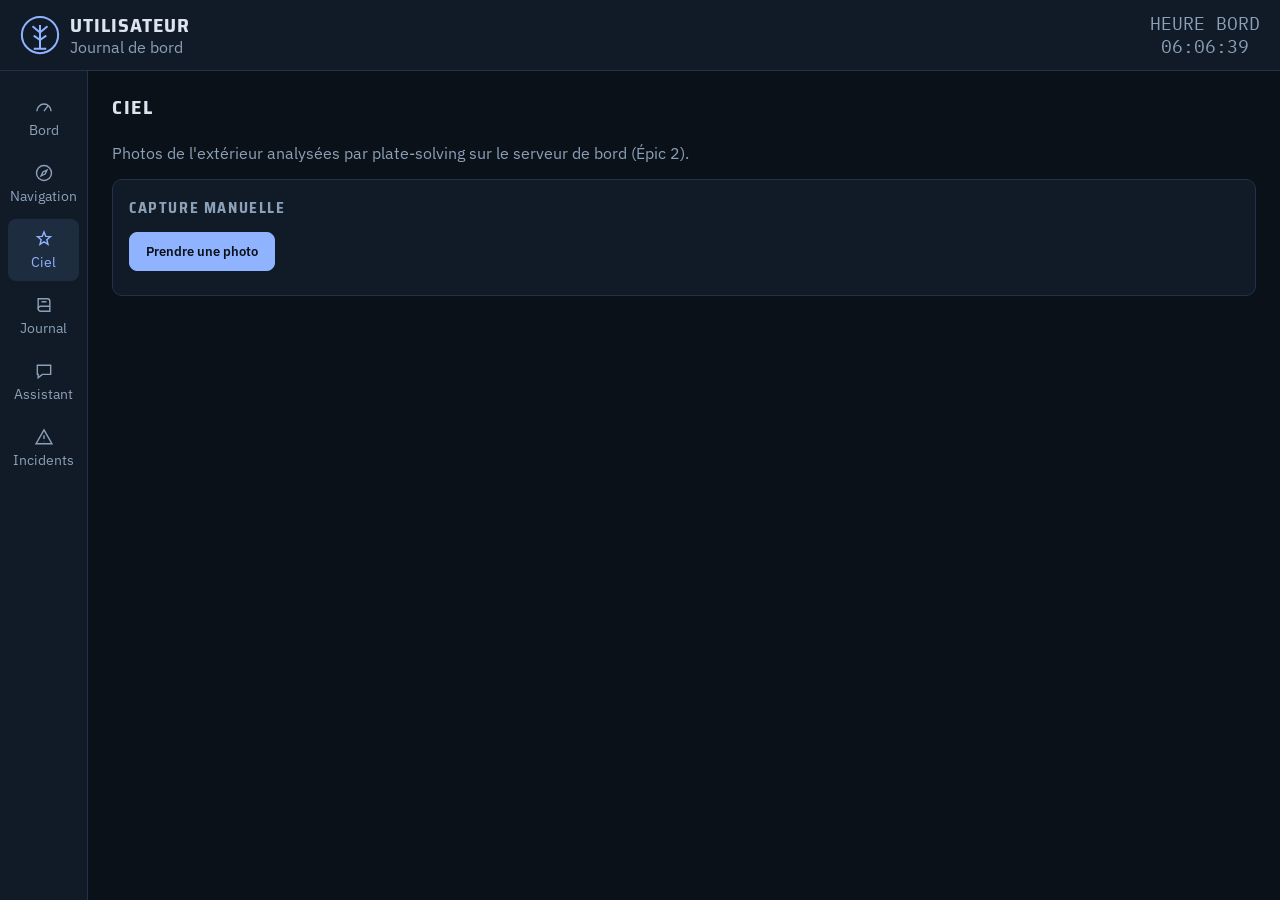
==== frontend/ciel.html @ ba9595ef "Merge branch 'dev' of https://github.com/LuzRivera154/Journal_de_bord into 28-us-51-génération-autom" ====
<!doctype html>
<html lang="fr">
<head>
<meta charset="utf-8">
<meta name="viewport" content="width=device-width, initial-scale=1, viewport-fit=cover">
<title>Ciel — Journal de bord</title>
<link rel="preconnect" href="https://fonts.googleapis.com">
<link rel="preconnect" href="https://fonts.gstatic.com" crossorigin>
<link rel="stylesheet" href="https://fonts.googleapis.com/css2?family=IBM+Plex+Mono:wght@400;500&family=IBM+Plex+Sans:wght@400;500;600&family=Saira+Semi+Condensed:wght@600;700&display=swap">
<link rel="stylesheet" href="css/style.css">
</head>
<body>
<div class="app">
  <header class="entete" id="entete"></header>
  <nav class="rail" id="rail" aria-label="Sections du tableau de bord"></nav>

  <main class="contenu">
    <div class="entete-page">
      <h1>Ciel</h1>
    </div>
    <p class="subtitule">Photos de l'extérieur analysées par plate-solving sur le serveur de bord (Épic 2).</p>

    <section class="panneau">
      <div class="panneau-tete"><h2>Capture manuelle</h2></div>
      <button class="bouton bouton-principal" type="button" id="capture-manuelle">Prendre une photo</button>
      <p class="note" id="message-capture"></p>
    </section>
  </main>
</div>
<script src="js/sidebar.js"></script>
<script>
  genererBarreLaterale("ciel");
  genererEntete();
</script>
<script src="js/capture.js"></script>
</body>
</html>
---- frontend/css/style.css ----
/* ============================================================
   BASE COMMUNE — utilisée par TOUTES les pages (index.html,
   navigation.html, et celles qu'on ajoute après).
   Si tu ajoutes une page, réutilise ce qu'il y a ici (.panneau,
   .bouton, .note, table...) avant de recréer un style équivalent.
   ============================================================ */

:root {
  --fond: #0A1119;
  --panneau: #111B27;
  --survol: #1E2C40;
  --trait: #22324A;
  --texte: #DCE5EF;
  --texte-discret: #8CA0B8;
  --accent: #8FB3FF;
  --ok: #4CC08A;
  --ok-fond: rgba(76, 192, 138, 0.13);
  --attention: #E9A93A;
  --attention-fond: rgba(233, 169, 58, 0.14);
  --critique: #F0525A;
  --critique-fond: rgba(240, 82, 90, 0.15);

  --police-titre: "Saira Semi Condensed", "Arial Narrow", system-ui, sans-serif;
  --police-texte: "IBM Plex Sans", system-ui, -apple-system, "Segoe UI", Roboto, sans-serif;
  --police-mono: "IBM Plex Mono", ui-monospace, "SF Mono", Menlo, Consolas, monospace;

  --rayon: 10px;
  --rail: 88px;
  color-scheme: dark;
}

* { box-sizing: border-box; }

body {
  margin: 0;
  background: var(--fond);
  color: var(--texte);
  font-family: var(--police-texte);
  font-size: 18px;
}

.app {
  min-height: 100vh;
  display: grid;
  grid-template-columns: var(--rail) 1fr;
  grid-template-rows: auto 1fr;
}

@media (max-width: 700px) {
  .app { grid-template-columns: 1fr; }
  .rail { position: static; flex-direction: row; height: auto; overflow-x: auto; }
}

/* En-tête (générée par js/sidebar.js → genererEntete() — commune à toutes les pages) */
.entete {
  grid-column: 1 / -1;
  display: flex;
  align-items: center;
  justify-content: space-between;
  gap: 16px;
  padding: 12px 20px;
  background: var(--panneau);
  border-bottom: 1px solid var(--trait);
}

.marque { display: flex; align-items: center; gap: 10px; }
.marque-logo { width: 40px; height: 40px; fill: none; stroke: var(--accent); stroke-width: 1.6; }
.marque-nom { font-family: var(--police-titre); font-weight: 700; font-size: 20px; letter-spacing: 0.05em; text-transform: uppercase; line-height: 1.2; }
.marque-sous { font-size: 16px; color: var(--texte-discret); }

.entete-heure { font-family: var(--police-mono); font-size: 18px; color: var(--texte-discret); display:flex; align-items: center; flex-direction: column; }
.entete-heure-texte{
  margin: 0;
}
/* Barre latérale (générée par js/sidebar.js — commune à toutes les pages) */
.rail {
  grid-row: 2;
  grid-column: 1;
  background: var(--panneau);
  border-right: 1px solid var(--trait);
  display: flex;
  flex-direction: column;
  align-items: center;
  gap: 4px;
  padding: 16px 8px;
}

.rail-bouton {
  width: 100%;
  display: flex;
  flex-direction: column;
  align-items: center;
  gap: 4px;
  padding: 10px 4px;
  border-radius: 8px;
  color: var(--texte-discret);
  text-decoration: none;
  font-size: 14px;
  border: none;
  background: none;
  cursor: pointer;
}
.rail-bouton svg { width: 20px; height: 20px; fill: none; stroke: currentColor; stroke-width: 1.7; }
.rail-bouton:hover { background: var(--survol); color: var(--texte); }
.rail-bouton[aria-current="page"] { background: var(--survol); color: var(--accent); }

/* Structure générique de page (titre + panneaux) */
.contenu { padding: 20px 24px 40px; }

.entete-page { display: flex; align-items: center; justify-content: space-between; gap: 16px; flex-wrap: wrap; margin-bottom: 20px; }
.entete-page h1 { font-family: var(--police-titre); font-size: 20px; margin: 0; text-transform: uppercase; letter-spacing: 0.08em; }

.note { color: var(--texte-discret); font-size: 16px; margin: 8px 0 0; }
.note[hidden] { display: none; }
.note.erreur { color: var(--critique); }
.subtitule{ color: var(--texte-discret) ; font-size: 16px; }
.panneau {
  background: var(--panneau);
  border: 1px solid var(--trait);
  border-radius: var(--rayon);
  padding: 16px;
}

.panneau-tete { 
  display: flex; 
  align-items: center; 
  justify-content: space-between; 
  margin-bottom: 12px;
}
.panneau-tete h2 { 
  font-family: var(--police-titre);
  font-size: 15px; 
  margin: 0; 
  text-transform: uppercase;
  letter-spacing: 0.1rem; 
  color: var(--texte-discret);
  }

/* Pastille d'état générique (ex: méthode de calcul, statut d'un incident...)
   Ajoute ton propre data-<attribut>="valeur" + règle couleur si besoin,
   pas la peine de recréer la pastille elle-même. */
.pastille {
  display: inline-flex; align-items: center; gap: 6px;
  height: 22px; padding-inline: 8px;
  border-radius: 999px;
  font-family: var(--police-mono); font-size: 11.5px; font-weight: 600; white-space: nowrap;
  background: var(--survol); color: var(--texte-discret);
}
.pastille::before { content: ""; width: 6px; height: 6px; border-radius: 50%; background: currentColor; }

/* Pastilles d'onglets (ex: choix Température / Humidité au-dessus d'une courbe) */
.segments { display: inline-flex; flex-wrap: wrap; padding: 3px; border-radius: 8px; background: var(--fond); border: 1px solid var(--trait); }
.segments button {
  min-height: 32px; padding-inline: 12px;
  border: 0; border-radius: 6px; background: none;
  color: var(--texte-discret); cursor: pointer; font-size: 13px; font-weight: 500;
  font-family: var(--police-texte);
}
.segments button:hover { color: var(--texte); }
.segments button[aria-pressed="true"] { background: var(--survol); color: var(--texte); }

/* Courbe SVG (voir js/graphiques.js) */
.courbe { position: relative; height: 250px; }
.courbe canvas { display: block; width: 100% !important; height: 100% !important; }
.infobulle {
  position: absolute; pointer-events: none;
  padding: 4px 8px; border-radius: 6px;
  background: var(--survol); border: 1px solid var(--trait);
  font-family: var(--police-mono); font-size: 16px; white-space: nowrap;
  transform: translate(-50%, calc(-100% - 10px));
}
.vide { margin: 0; padding: 12px 0; color: var(--texte-discret); font-size: 18px; }

.tableau-conteneur { overflow-x: auto; }
table { width: 100%; border-collapse: collapse; font-family: var(--police-mono); font-size: 13px; }
th, td { text-align: left; padding: 8px 10px; border-bottom: 1px solid var(--trait); white-space: nowrap; }
th { color: var(--texte-discret); font-weight: 500; text-transform: uppercase; font-size: 11px; }

/* Liste "étiquette à gauche / valeur à droite", une ligne par donnée avec
   un filet en bas — repris du style de la maquette. Utilisée par plusieurs
   pages (Bord, Navigation...), donc dans la base commune. */
.donnees { display: flex; flex-direction: column; margin: 0; }
.donnees div {
  display: flex; justify-content: space-between; align-items: baseline; gap: 12px;
  padding: 9px 0;
  border-bottom: 1px solid var(--trait);
}
.donnees div:last-child { border-bottom: 0; }
.donnees dt { color: var(--texte-discret); font-size: 13px; }
.donnees dd { margin: 0; font-family: var(--police-mono); font-size: 18px; text-align: right; }

.bouton {
  font-family: var(--police-texte);
  font-size: 13px;
  font-weight: 600;
  border-radius: 8px;
  border: 1px solid var(--trait);
  background: var(--survol);
  color: var(--texte);
  padding: 10px 16px;
  cursor: pointer;
}
.bouton:hover { background: var(--trait); }
.bouton-principal { background: var(--accent); color: #0A1119; border-color: var(--accent); }
.bouton-principal:hover { filter: brightness(1.08); }
.bouton:disabled { opacity: 0.6; cursor: default; }


/* ============================================================
   NAVIGATION (navigation.html) — styles propres à cette page.
   ============================================================ */

.grille-nav { display: grid; grid-template-columns: 1.4fr 1fr; gap: 16px; margin-bottom: 16px; }
@media (max-width: 760px) { .grille-nav { grid-template-columns: 1fr; } }

.pastille[data-methode="recalage"] { background: var(--ok-fond); color: var(--ok); }
.pastille[data-methode="estime"] { background: var(--attention-fond); color: var(--attention); }

.carte { width: 100%; height: auto; background: var(--fond); border: 1px solid var(--trait); border-radius: 8px; }


/* ============================================================
   BORD (index.html) — styles propres à cette page.
   ============================================================ */

.pastille[data-source="reelle"] { background: var(--ok-fond); color: var(--ok); }
.pastille[data-source="simulee"] { background: var(--attention-fond); color: var(--attention); }

/* Petites fiches d'indicateurs en haut de page (repris du style de la maquette) */
.grille-fiches { display: grid; grid-template-columns: repeat(4, minmax(0, 1fr)); gap: 12px; margin-bottom: 16px; }
@media (max-width: 920px) { .grille-fiches { grid-template-columns: repeat(2, minmax(0, 1fr)); } }
@media (max-width: 500px) { .grille-fiches { grid-template-columns: 1fr; } }

.fiche {
  display: flex; flex-direction: column; gap: 4px;
  padding: 14px 16px;
  background: var(--panneau);
  border: 1px solid var(--trait);
  border-radius: var(--rayon);
}
.fiche-libelle { font-size: 12px; text-transform: uppercase; letter-spacing: 0.09em; color: var(--texte-discret); }
.fiche-valeur { font-family: var(--police-mono); font-size: 30px; font-weight: 500; line-height: 1.15; font-variant-numeric: tabular-nums; white-space: nowrap; }
.fiche-valeur small { margin-left: 4px; font-size: 14px; font-weight: 400; font-family: var(--police-texte); color: var(--texte-discret); }
.fiche-sous { margin: 0; font-size: 12px; color: var(--texte-discret); }

.grille-bord { display: grid; grid-template-columns: repeat(3, minmax(0, 1fr)); gap: 16px; }
.grille-bord .large { grid-column: span 2; }
@media (max-width: 920px) { .grille-bord { grid-template-columns: 1fr; } .grille-bord .large { grid-column: auto; } }

/* Texte du journal : les "## " et "- " du modèle sont transformés en HTML
   par js/bord.js (voir formaterTexteJournal), stylés ici. */
.journal-extrait h3 { margin: 16px 0 6px; font-size: 13px; text-transform: uppercase; letter-spacing: 0.08em; color: var(--accent); }
.journal-extrait h3:first-child { margin-top: 0; }
.journal-extrait p { margin: 0 0 8px; font-size: 14px; }
.journal-extrait ul { margin: 0 0 8px; padding-left: 20px; }
.journal-extrait li { margin-bottom: 4px; font-size: 14px; }
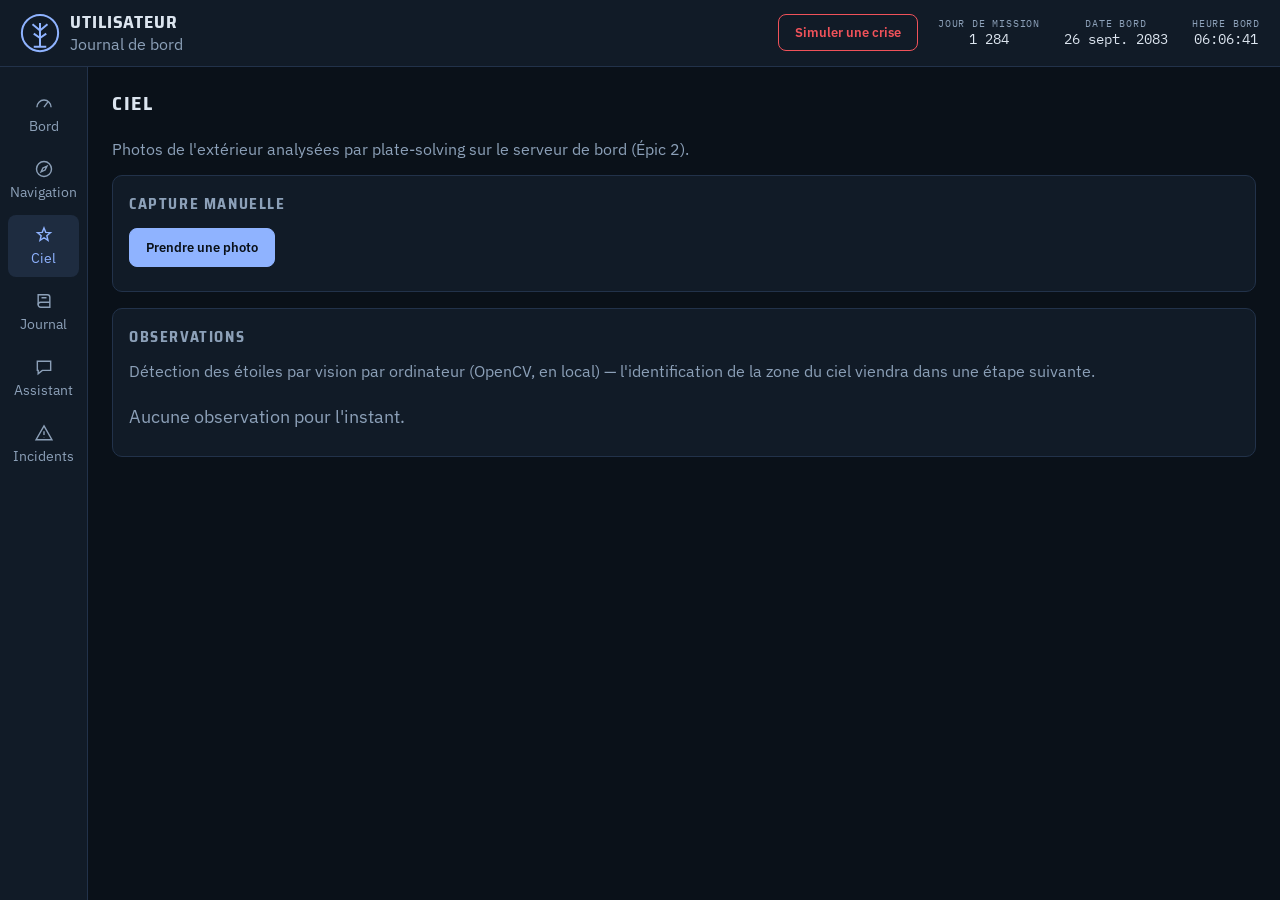
==== commit a85cb602: "Closes #7 : détection des étoiles sur les images capturées (OpenCV, hors ligne) - services/observati" ====
--- a/frontend/ciel.html
+++ b/frontend/ciel.html
@@ -25,6 +25,14 @@
       <button class="bouton bouton-principal" type="button" id="capture-manuelle">Prendre une photo</button>
       <p class="note" id="message-capture"></p>
     </section>
+
+    <section class="panneau" style="margin-top:16px">
+      <div class="panneau-tete"><h2>Observations</h2></div>
+      <p class="note">Détection des étoiles par vision par ordinateur (OpenCV, en local) — l'identification de la zone du ciel viendra dans une étape suivante.</p>
+      <ul class="liste-observations" id="liste-observations">
+        <li><p class="vide">Aucune observation pour l'instant.</p></li>
+      </ul>
+    </section>
   </main>
 </div>
 <script src="js/sidebar.js"></script>
@@ -33,5 +41,6 @@
   genererEntete();
 </script>
 <script src="js/capture.js"></script>
+<script src="js/ciel.js"></script>
 </body>
 </html>
--- a/frontend/css/style.css
+++ b/frontend/css/style.css
@@ -46,6 +46,17 @@
   grid-template-rows: auto 1fr;
 }
 
+/* Écran assez grand : l'entête et le rail restent immobiles, seul le
+   contenu central défile. Pas de "position: fixed" ici — un élément fixed
+   sort de la grille et casse tout le placement (rail qui remonte, contenu
+   caché dessous...). À la place, .app prend toute la hauteur de l'écran et
+   c'est .contenu qui défile tout seul à l'intérieur. */
+@media (min-width: 701px) {
+  .app { height: 100vh; overflow: hidden; }
+  .rail { min-height: 0; overflow-y: auto; }
+  .contenu { min-height: 0; overflow-y: auto; }
+}
+
 @media (max-width: 700px) {
   .app { grid-template-columns: 1fr; }
   .rail { position: static; flex-direction: row; height: auto; overflow-x: auto; }
@@ -65,13 +76,47 @@
 
 .marque { display: flex; align-items: center; gap: 10px; }
 .marque-logo { width: 40px; height: 40px; fill: none; stroke: var(--accent); stroke-width: 1.6; }
-.marque-nom { font-family: var(--police-titre); font-weight: 700; font-size: 20px; letter-spacing: 0.05em; text-transform: uppercase; line-height: 1.2; }
+.marque-nom { font-family: var(--police-titre); font-weight: 700; font-size: 18px; letter-spacing: 0.05em; text-transform: uppercase; line-height: 1.2; }
 .marque-sous { font-size: 16px; color: var(--texte-discret); }
 
-.entete-heure { font-family: var(--police-mono); font-size: 18px; color: var(--texte-discret); display:flex; align-items: center; flex-direction: column; }
-.entete-heure-texte{
+.entete-droite { display: flex; align-items: center; gap: 20px; }
+.entete-infos { display: flex; align-items: center; gap: 24px; }
+
+.bouton-crise {
+  font-family: var(--police-texte);
+  font-size: 13px;
+  font-weight: 600;
+  border-radius: 8px;
+  border: 1px solid var(--critique);
+  background: none;
+  color: var(--critique);
+  padding: 9px 16px;
+  cursor: pointer;
+}
+.bouton-crise:hover { background: var(--critique-fond); }
+.bouton-crise.actif { background: var(--critique); color: #0A1119; }
+.bouton-crise:disabled { opacity: 0.6; cursor: default; }
+
+.banniere-crise {
+  display: flex; align-items: center; gap: 12px;
+  margin-bottom: 20px;
+  padding: 14px 16px;
+  border: 1px solid var(--critique);
+  border-radius: var(--rayon);
+  background: var(--critique-fond);
+}
+.banniere-crise-point { flex-shrink: 0; width: 10px; height: 10px; border-radius: 50%; background: var(--critique); }
+.banniere-crise strong { color: var(--critique); font-family: var(--police-titre); letter-spacing: 0.05em; }
+.banniere-crise p { margin: 2px 0 0; font-size: 14px; color: var(--texte); }
+.banniere-crise .bouton { flex-shrink: 0; margin-left: auto; }
+.entete-heure { font-family: var(--police-mono); color: var(--texte-discret); display:flex; align-items: center; flex-direction: column; }
+.entete-heure-texte {
   margin: 0;
-}
+  font-size: 10px;
+  text-transform: uppercase;
+  letter-spacing: 0.08em;
+}
+.entete-heure span { font-size: 14px; color: var(--texte); }
 /* Barre latérale (générée par js/sidebar.js — commune à toutes les pages) */
 .rail {
   grid-row: 2;
@@ -147,6 +192,7 @@
   background: var(--survol); color: var(--texte-discret);
 }
 .pastille::before { content: ""; width: 6px; height: 6px; border-radius: 50%; background: currentColor; }
+.pastille[hidden] { display: none; }
 
 /* Pastilles d'onglets (ex: choix Température / Humidité au-dessus d'une courbe) */
 .segments { display: inline-flex; flex-wrap: wrap; padding: 3px; border-radius: 8px; background: var(--fond); border: 1px solid var(--trait); }
@@ -204,6 +250,7 @@
 .bouton-principal { background: var(--accent); color: #0A1119; border-color: var(--accent); }
 .bouton-principal:hover { filter: brightness(1.08); }
 .bouton:disabled { opacity: 0.6; cursor: default; }
+.bouton-petit { min-height: 32px; padding: 6px 12px; font-size: 12px; text-decoration: none; display: inline-flex; align-items: center; }
 
 
 /* ============================================================
@@ -238,6 +285,8 @@
   border: 1px solid var(--trait);
   border-radius: var(--rayon);
 }
+.fiche.critique { background: var(--critique-fond); border-color: var(--critique); }
+.fiche-tete { display: flex; align-items: center; justify-content: space-between; gap: 8px; }
 .fiche-libelle { font-size: 12px; text-transform: uppercase; letter-spacing: 0.09em; color: var(--texte-discret); }
 .fiche-valeur { font-family: var(--police-mono); font-size: 30px; font-weight: 500; line-height: 1.15; font-variant-numeric: tabular-nums; white-space: nowrap; }
 .fiche-valeur small { margin-left: 4px; font-size: 14px; font-weight: 400; font-family: var(--police-texte); color: var(--texte-discret); }
@@ -246,6 +295,68 @@
 .grille-bord { display: grid; grid-template-columns: repeat(3, minmax(0, 1fr)); gap: 16px; }
 .grille-bord .large { grid-column: span 2; }
 @media (max-width: 920px) { .grille-bord { grid-template-columns: 1fr; } .grille-bord .large { grid-column: auto; } }
+
+/* Colonne de panneaux empilés (ex : Alertes + Dernier relevé à côté de la
+   courbe, sur le Bord). Réutilisable partout où .grille-bord sert. */
+.colonne-bord { display: flex; flex-direction: column; gap: 16px; }
+.compteur { font-family: var(--police-mono); font-size: 13px; color: var(--texte-discret); }
+
+.liste-alertes { list-style: none; margin: 0; padding: 0; max-height: 260px; overflow-y: auto; display: flex; flex-direction: column; gap: 6px; }
+.alerte {
+  display: grid; grid-template-columns: 10px 1fr; column-gap: 10px;
+  padding: 10px; border-radius: 8px;
+}
+.alerte-point { width: 8px; height: 8px; margin-top: 6px; border-radius: 50%; background: var(--attention); }
+.alerte-titre { grid-column: 2; font-size: 15px; font-weight: 600; }
+.alerte-texte { grid-column: 2; font-size: 13px; color: var(--texte-discret); }
+
+/* Fond + bordure de couleur selon la gravité — même logique que .fiche.critique. */
+.alerte[data-gravite="faible"] { background: var(--survol); }
+.alerte[data-gravite="faible"] .alerte-point { background: var(--accent); }
+
+.alerte[data-gravite="moyenne"] { background: var(--attention-fond); border: 1px solid var(--attention); }
+.alerte[data-gravite="moyenne"] .alerte-point { background: var(--attention); }
+.alerte[data-gravite="moyenne"] .alerte-titre { color: var(--attention); }
+
+.alerte[data-gravite="critique"] { background: var(--critique-fond); border: 1px solid var(--critique); }
+.alerte[data-gravite="critique"] .alerte-point { background: var(--critique); }
+.alerte[data-gravite="critique"] .alerte-titre { color: var(--critique); }
+
+.grille-bas { display: grid; grid-template-columns: 1fr 1.6fr; gap: 16px; margin-top: 16px; }
+@media (max-width: 800px) { .grille-bas { grid-template-columns: 1fr; } }
+
+/* Résumé du trajet (renvoie vers la carte complète sur navigation.html) */
+.trajet-pourcent { font-family: var(--police-mono); font-size: 28px; font-weight: 500; }
+.trajet-pourcent::after { content: " % du trajet"; font-size: 13px; font-weight: 400; color: var(--texte-discret); }
+.jauge { height: 6px; margin-top: 8px; border-radius: 3px; background: var(--fond); overflow: hidden; }
+.jauge span { display: block; height: 100%; background: var(--accent); border-radius: 3px; }
+.jauge[data-niveau="ok"] span { background: var(--ok); }
+.jauge[data-niveau="attention"] span { background: var(--attention); }
+.jauge[data-niveau="critique"] span { background: var(--critique); }
+
+/* Panneau "Secteurs" du Bord */
+.grille-secteurs { display: grid; grid-template-columns: repeat(3, minmax(0, 1fr)); gap: 12px; }
+@media (max-width: 1100px) { .grille-secteurs { grid-template-columns: repeat(2, minmax(0, 1fr)); } }
+@media (max-width: 600px) { .grille-secteurs { grid-template-columns: 1fr; } }
+
+.carte-secteur { padding: 12px 14px; background: var(--fond); border: 1px solid var(--trait); border-radius: 8px; }
+.carte-secteur-tete { display: flex; align-items: center; justify-content: space-between; gap: 8px; margin-bottom: 8px; }
+.carte-secteur-tete strong { font-size: 15px; }
+
+.donnees-secteur { display: grid; grid-template-columns: 1fr 1fr; gap: 6px 16px; margin: 0; }
+.donnees-secteur div { display: flex; justify-content: space-between; gap: 8px; }
+.donnees-secteur dt { color: var(--texte-discret); font-size: 12px; }
+.donnees-secteur dd { margin: 0; font-family: var(--police-mono); font-size: 13px; }
+
+.pastille[data-statut-secteur="nominal"] { background: var(--ok-fond); color: var(--ok); }
+.pastille[data-statut-secteur="maintenance"] { background: var(--survol); color: var(--accent); }
+
+/* Panneau "Réserves et besoins" du Bord */
+.liste-reserves { list-style: none; margin: 0; padding: 0; display: flex; flex-direction: column; gap: 16px; }
+.element-reserve-tete { display: flex; align-items: baseline; justify-content: space-between; gap: 8px; font-size: 14px; }
+.element-reserve-jours { font-family: var(--police-mono); color: var(--texte-discret); }
+.element-reserve .note { margin: 6px 0 0; font-size: 12px; }
+.trajet-bornes { display: flex; justify-content: space-between; margin-top: 6px; font-size: 12px; color: var(--texte-discret); }
 
 /* Texte du journal : les "## " et "- " du modèle sont transformés en HTML
    par js/bord.js (voir formaterTexteJournal), stylés ici. */
@@ -254,5 +365,158 @@
 .journal-extrait p { margin: 0 0 8px; font-size: 14px; }
 .journal-extrait ul { margin: 0 0 8px; padding-left: 20px; }
 .journal-extrait li { margin-bottom: 4px; font-size: 14px; }
-
-
+.journal-extrait .extrait-suite { margin: 0; color: var(--texte-discret); letter-spacing: 0.15em; }
+
+
+/* ============================================================
+   JOURNAL (journal.html) — styles propres à cette page.
+   ============================================================ */
+
+.grille-journal { display: grid; grid-template-columns: minmax(220px, 1fr) minmax(0, 2.4fr); gap: 16px; align-items: start; }
+@media (max-width: 800px) { .grille-journal { grid-template-columns: 1fr; } }
+
+.astuce-recherche {
+  margin: 0 0 14px;
+  padding: 8px 12px;
+  border-left: 3px solid var(--accent);
+  border-radius: 0 6px 6px 0;
+  background: var(--survol);
+  color: var(--texte-discret);
+  font-size: 13px;
+  line-height: 1.4;
+}
+
+.recherche-journal { padding-bottom: 12px; margin-bottom: 12px; border-bottom: 1px solid var(--trait); }
+.recherche-journal-boutons { display: flex; gap: 8px; margin-top: 4px; }
+.recherche-journal-boutons .bouton { flex: 1; }
+
+.liste-journaux { list-style: none; margin: 0; padding: 0; display: flex; flex-direction: column; gap: 4px; }
+.element-liste {
+  display: flex; flex-direction: column; gap: 2px;
+  width: 100%; padding: 10px 12px;
+  text-align: left; cursor: pointer;
+  background: none; border: 1px solid transparent; border-radius: 8px;
+  color: var(--texte);
+  font-family: var(--police-texte);
+}
+.element-liste:hover { background: var(--survol); }
+.element-liste[aria-current="true"] { background: var(--survol); border-color: var(--trait); }
+.element-titre { font-weight: 600; font-size: 13px; }
+.element-sous { font-size: 12px; color: var(--texte-discret); }
+
+.journal-article { padding: 24px 28px; }
+.journal-entete { padding-bottom: 14px; margin-bottom: 14px; border-bottom: 1px solid var(--trait); }
+.journal-entete h1 { font-family: var(--police-titre); font-size: 22px; margin: 0; text-transform: none; letter-spacing: normal; }
+.journal-meta { margin: 4px 0 0; font-size: 12px; color: var(--texte-discret); }
+.journal-corps { max-width: 68ch; }
+.journal-corps h3 { margin: 20px 0 6px; font-size: 13px; text-transform: uppercase; letter-spacing: 0.08em; color: var(--accent); }
+.journal-corps h3:first-child { margin-top: 0; }
+.journal-corps p { margin: 0 0 8px; font-size: 14px; }
+.journal-corps ul { margin: 0 0 8px; padding-left: 20px; }
+.journal-corps li { margin-bottom: 4px; font-size: 14px; }
+.note-equipage { margin-top: 16px; padding: 10px 12px; border-radius: 8px; background: var(--survol); font-size: 14px; }
+.note-equipage span { display: block; font-size: 12px; color: var(--texte-discret); margin-bottom: 2px; }
+
+
+/* ============================================================
+   INCIDENTS (incidents.html) — styles propres à cette page.
+   ============================================================ */
+
+/* La Description est la seule colonne où on veut que le texte revienne à
+   la ligne (le reste du tableau garde le white-space: nowrap commun). */
+td.col-description { white-space: normal; min-width: 220px; }
+
+.pastille[data-gravite="faible"] { background: var(--survol); color: var(--accent); }
+.pastille[data-gravite="moyenne"] { background: var(--attention-fond); color: var(--attention); }
+.pastille[data-gravite="critique"] { background: var(--critique-fond); color: var(--critique); }
+
+.pastille[data-statut-incident="ouvert"] { background: var(--attention-fond); color: var(--attention); }
+.pastille[data-statut-incident="en_cours"] { background: var(--survol); color: var(--accent); }
+.pastille[data-statut-incident="resolu"] { background: var(--ok-fond); color: var(--ok); }
+
+.pastille[data-statut-maintenance="en_cours"] { background: var(--survol); color: var(--accent); }
+.pastille[data-statut-maintenance="terminee"] { background: var(--ok-fond); color: var(--ok); }
+
+/* Formulaire "Déclarer un incident" — premier formulaire du site, la base
+   commune (.panneau, .bouton...) n'avait pas encore de style pour les champs. */
+.champs-cote-a-cote { display: flex; gap: 12px; }
+.champs-cote-a-cote .champ { flex: 1; }
+
+.champ { display: flex; flex-direction: column; gap: 6px; margin-bottom: 12px; font-size: 13px; color: var(--texte-discret); }
+.champ:last-of-type { margin-bottom: 0; }
+
+.champ select,
+.champ textarea,
+.champ input {
+  font-family: var(--police-texte);
+  font-size: 14px;
+  color: var(--texte);
+  background: var(--fond);
+  border: 1px solid var(--trait);
+  border-radius: 8px;
+  padding: 9px 10px;
+  width: 100%;
+}
+.champ textarea { resize: vertical; min-height: 80px; }
+.champ select:focus,
+.champ textarea:focus,
+.champ input:focus { outline: 1px solid var(--accent); border-color: var(--accent); }
+
+.liste-maintenance { list-style: none; margin: 0; padding: 0; display: flex; flex-direction: column; gap: 12px; }
+.element-maintenance { padding-bottom: 12px; border-bottom: 1px solid var(--trait); }
+.element-maintenance:last-child { padding-bottom: 0; border-bottom: 0; }
+.element-maintenance-tete { display: flex; align-items: center; justify-content: space-between; gap: 8px; margin-bottom: 4px; }
+.element-maintenance p { margin: 0; font-size: 14px; }
+.element-maintenance .note { font-size: 12px; margin-top: 4px; }
+
+.liste-observations { list-style: none; margin: 12px 0 0; padding: 0; display: flex; flex-direction: column; gap: 12px; }
+.element-observation { padding-bottom: 12px; border-bottom: 1px solid var(--trait); }
+.element-observation:last-child { padding-bottom: 0; border-bottom: 0; }
+.element-observation-tete { display: flex; align-items: center; justify-content: space-between; gap: 8px; margin-bottom: 4px; font-family: var(--police-mono); font-size: 13px; color: var(--texte-discret); }
+.element-observation p { margin: 0; font-size: 14px; }
+
+.pastille[data-statut-observation="reussi"] { background: var(--ok-fond); color: var(--ok); }
+.pastille[data-statut-observation="echec"] { background: var(--critique-fond); color: var(--critique); }
+.pastille[data-statut-observation="en_attente"] { background: var(--attention-fond); color: var(--attention); }
+
+
+/* ============================================================
+   ASSISTANT (assistant.html) — styles propres à cette page.
+   ============================================================ */
+
+.assistant-panneau { display: flex; flex-direction: column; min-height: 520px; height: calc(100vh - 220px); }
+
+.assistant-messages { flex: 1; overflow-y: auto; display: flex; flex-direction: column; gap: 10px; padding-bottom: 12px; }
+
+.assistant-message { max-width: 70%; padding: 12px 14px; border-radius: 12px; font-size: 14px; line-height: 1.5; }
+.assistant-message-bot { align-self: flex-start; background: var(--survol); border: 1px solid var(--trait); }
+.assistant-message-utilisateur { align-self: flex-end; background: var(--accent); color: #0A1119; }
+.assistant-message-attente { color: var(--texte-discret); }
+
+.assistant-suggestions { display: flex; flex-wrap: wrap; gap: 8px; padding: 12px 0; border-top: 1px solid var(--trait); }
+.bouton-suggestion {
+  font-family: var(--police-texte);
+  font-size: 13px;
+  color: var(--texte-discret);
+  background: none;
+  border: 1px solid var(--trait);
+  border-radius: 999px;
+  padding: 8px 14px;
+  cursor: pointer;
+}
+.bouton-suggestion:hover { color: var(--texte); background: var(--survol); }
+
+.assistant-saisie { display: flex; gap: 10px; }
+.assistant-saisie input {
+  flex: 1;
+  font-family: var(--police-texte);
+  font-size: 14px;
+  color: var(--texte);
+  background: var(--fond);
+  border: 1px solid var(--trait);
+  border-radius: 8px;
+  padding: 10px 12px;
+}
+.assistant-saisie input:focus { outline: 1px solid var(--accent); border-color: var(--accent); }
+
+
